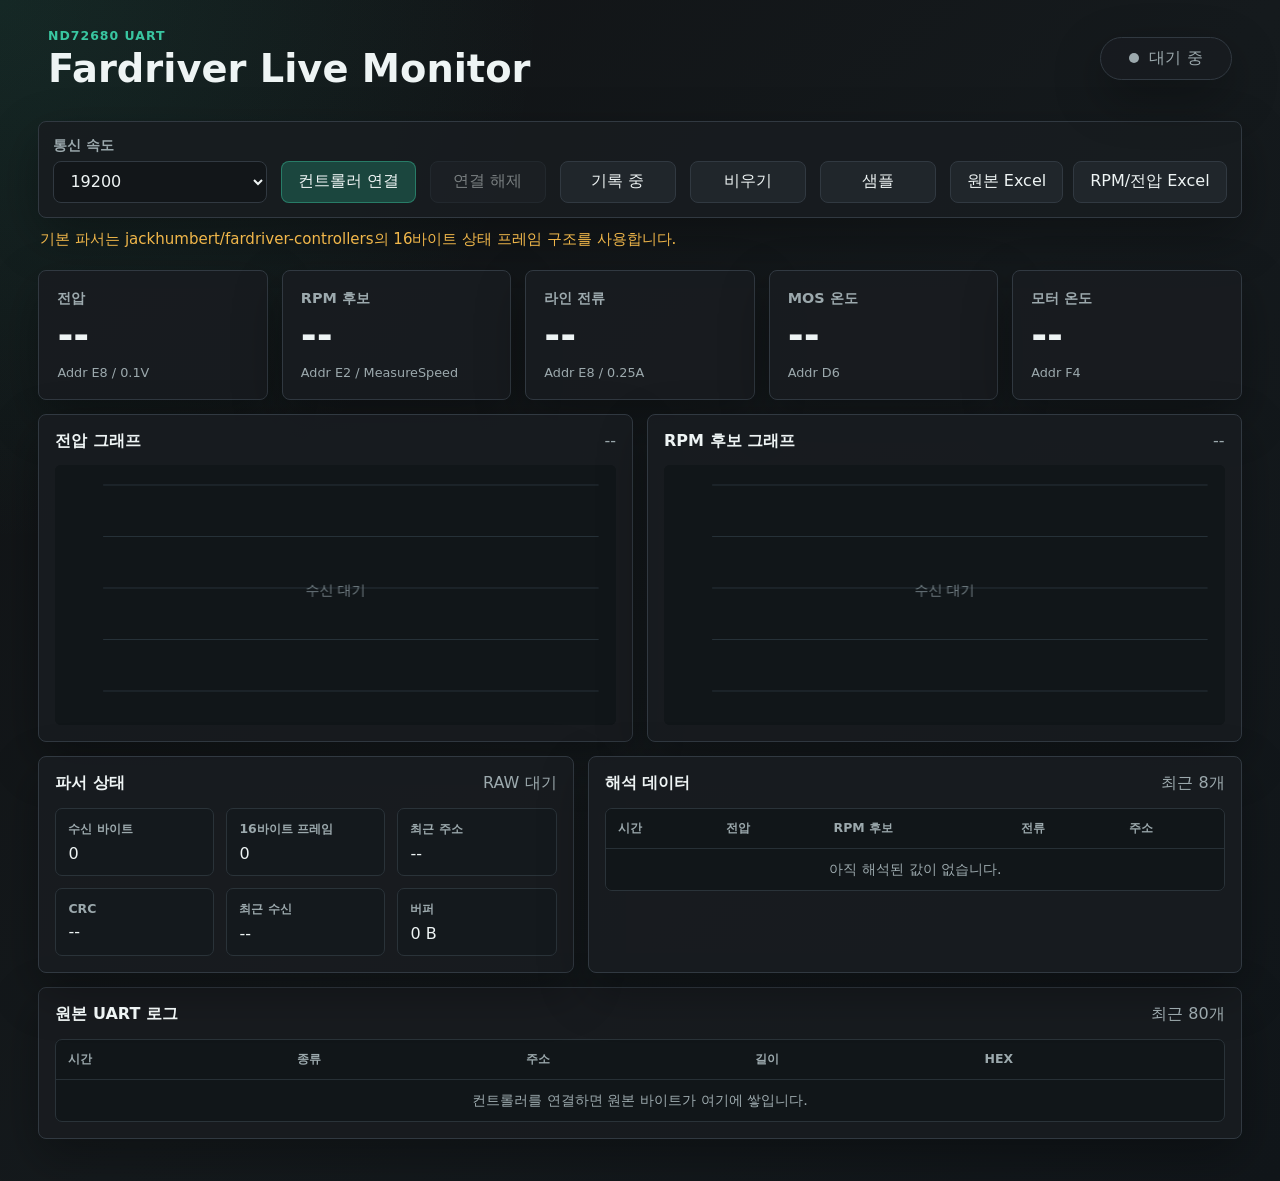
==== index.html @ da8929d6 "Add Fardriver UART monitor" ====
<!doctype html>
<html lang="ko">
  <head>
    <meta charset="utf-8" />
    <meta name="viewport" content="width=device-width, initial-scale=1" />
    <title>Fardriver UART Monitor</title>
    <link rel="stylesheet" href="styles.css" />
    <script src="app.js" defer></script>
  </head>
  <body>
    <header class="topbar">
      <div>
        <p class="eyebrow">ND72680 UART</p>
        <h1>Fardriver Live Monitor</h1>
      </div>
      <div class="status-pill" id="serialStatus">
        <span class="status-dot idle"></span>
        <span>대기 중</span>
      </div>
    </header>

    <main class="shell">
      <section class="control-panel" aria-label="컨트롤러 연결">
        <div class="control-group">
          <label for="baudSelect">통신 속도</label>
          <select id="baudSelect">
            <option value="19200" selected>19200</option>
            <option value="9600">9600</option>
            <option value="38400">38400</option>
            <option value="57600">57600</option>
            <option value="115200">115200</option>
          </select>
        </div>

        <button class="primary" id="connectBtn" type="button">컨트롤러 연결</button>
        <button id="disconnectBtn" type="button" disabled>연결 해제</button>
        <button id="recordBtn" type="button" aria-pressed="true">기록 중</button>
        <button id="clearBtn" type="button">비우기</button>
        <button id="sampleBtn" type="button">샘플</button>

        <div class="export-group">
          <button id="exportRawBtn" type="button">원본 Excel</button>
          <button id="exportParsedBtn" type="button">RPM/전압 Excel</button>
        </div>
      </section>

      <p class="notice" id="supportNotice"></p>

      <section class="metric-grid" aria-label="실시간 값">
        <article class="metric">
          <span>전압</span>
          <strong id="voltageValue">--</strong>
          <small>Addr E8 / 0.1V</small>
        </article>
        <article class="metric">
          <span>RPM 후보</span>
          <strong id="rpmValue">--</strong>
          <small>Addr E2 / MeasureSpeed</small>
        </article>
        <article class="metric">
          <span>라인 전류</span>
          <strong id="currentValue">--</strong>
          <small>Addr E8 / 0.25A</small>
        </article>
        <article class="metric">
          <span>MOS 온도</span>
          <strong id="mosTempValue">--</strong>
          <small>Addr D6</small>
        </article>
        <article class="metric">
          <span>모터 온도</span>
          <strong id="motorTempValue">--</strong>
          <small>Addr F4</small>
        </article>
      </section>

      <section class="inspector">
        <article class="graph-panel">
          <div class="section-title">
            <h2>전압 그래프</h2>
            <span id="voltageRange">--</span>
          </div>
          <canvas id="voltageChart" width="720" height="260" aria-label="전압 그래프"></canvas>
        </article>

        <article class="graph-panel">
          <div class="section-title">
            <h2>RPM 후보 그래프</h2>
            <span id="rpmRange">--</span>
          </div>
          <canvas id="rpmChart" width="720" height="260" aria-label="RPM 후보 그래프"></canvas>
        </article>
      </section>

      <section class="data-area">
        <article class="panel">
          <div class="section-title">
            <h2>파서 상태</h2>
            <span id="parserStatus">RAW 대기</span>
          </div>
          <dl class="stats">
            <div>
              <dt>수신 바이트</dt>
              <dd id="byteCount">0</dd>
            </div>
            <div>
              <dt>16바이트 프레임</dt>
              <dd id="packetCount">0</dd>
            </div>
            <div>
              <dt>최근 주소</dt>
              <dd id="frameAddress">--</dd>
            </div>
            <div>
              <dt>CRC</dt>
              <dd id="crcState">--</dd>
            </div>
            <div>
              <dt>최근 수신</dt>
              <dd id="lastPacket">--</dd>
            </div>
            <div>
              <dt>버퍼</dt>
              <dd id="bufferSize">0 B</dd>
            </div>
          </dl>
        </article>

        <article class="panel">
          <div class="section-title">
            <h2>해석 데이터</h2>
            <span>최근 8개</span>
          </div>
          <div class="table-wrap compact">
            <table>
              <thead>
                <tr>
                  <th>시간</th>
                  <th>전압</th>
                  <th>RPM 후보</th>
                  <th>전류</th>
                  <th>주소</th>
                </tr>
              </thead>
              <tbody id="parsedTableBody">
                <tr><td colspan="5" class="empty">아직 해석된 값이 없습니다.</td></tr>
              </tbody>
            </table>
          </div>
        </article>
      </section>

      <section class="panel raw-panel">
        <div class="section-title">
          <h2>원본 UART 로그</h2>
          <span>최근 80개</span>
        </div>
        <div class="table-wrap">
          <table>
            <thead>
              <tr>
                <th>시간</th>
                <th>종류</th>
                <th>주소</th>
                <th>길이</th>
                <th>HEX</th>
              </tr>
            </thead>
            <tbody id="rawTableBody">
              <tr><td colspan="5" class="empty">컨트롤러를 연결하면 원본 바이트가 여기에 쌓입니다.</td></tr>
            </tbody>
          </table>
        </div>
      </section>
    </main>
  </body>
</html>
---- styles.css ----
:root {
  color-scheme: dark;
  --bg: #101214;
  --panel: #181c20;
  --panel-2: #20262b;
  --line: #313941;
  --text: #eef4f4;
  --muted: #9ca9ad;
  --accent: #39c6a1;
  --accent-2: #f2b84b;
  --danger: #ff6b6b;
  --ok: #39c6a1;
  --shadow: 0 18px 50px rgba(0, 0, 0, 0.32);
  font-family:
    Inter, ui-sans-serif, system-ui, -apple-system, BlinkMacSystemFont, "Segoe UI",
    sans-serif;
}

* {
  box-sizing: border-box;
}

body {
  margin: 0;
  min-height: 100vh;
  background:
    radial-gradient(circle at top left, rgba(57, 198, 161, 0.12), transparent 34rem),
    linear-gradient(135deg, #101214 0%, #151a1d 52%, #11161a 100%);
  color: var(--text);
}

button,
select {
  font: inherit;
}

button {
  min-height: 42px;
  border: 1px solid var(--line);
  border-radius: 8px;
  background: #20262b;
  color: var(--text);
  padding: 0 16px;
  cursor: pointer;
  transition:
    transform 140ms ease,
    border-color 140ms ease,
    background 140ms ease;
}

button:hover:not(:disabled) {
  transform: translateY(-1px);
  border-color: #4a5962;
  background: #262e35;
}

button:disabled {
  cursor: not-allowed;
  opacity: 0.45;
}

button.primary {
  border-color: rgba(57, 198, 161, 0.42);
  background: #1b463e;
}

select {
  min-height: 42px;
  border: 1px solid var(--line);
  border-radius: 8px;
  background: #121619;
  color: var(--text);
  padding: 0 36px 0 12px;
}

.topbar {
  display: flex;
  align-items: center;
  justify-content: space-between;
  gap: 24px;
  padding: 28px clamp(18px, 4vw, 48px) 14px;
}

.eyebrow {
  margin: 0 0 6px;
  color: var(--accent);
  font-size: 0.78rem;
  font-weight: 800;
  letter-spacing: 0.08em;
  text-transform: uppercase;
}

h1,
h2 {
  margin: 0;
  letter-spacing: 0;
}

h1 {
  font-size: clamp(1.7rem, 3vw, 2.75rem);
  line-height: 1.04;
}

h2 {
  font-size: 1rem;
  line-height: 1.25;
}

.status-pill {
  display: inline-flex;
  align-items: center;
  gap: 10px;
  min-width: 132px;
  justify-content: center;
  border: 1px solid var(--line);
  border-radius: 999px;
  background: rgba(24, 28, 32, 0.82);
  padding: 10px 14px;
  color: var(--muted);
  box-shadow: var(--shadow);
}

.status-dot {
  width: 10px;
  height: 10px;
  border-radius: 999px;
  background: var(--muted);
}

.status-dot.live {
  background: var(--ok);
  box-shadow: 0 0 0 6px rgba(57, 198, 161, 0.12);
}

.status-dot.error {
  background: var(--danger);
  box-shadow: 0 0 0 6px rgba(255, 107, 107, 0.12);
}

.shell {
  width: min(1440px, 100%);
  margin: 0 auto;
  padding: 18px clamp(14px, 3vw, 48px) 42px;
}

.control-panel,
.metric-grid,
.inspector,
.data-area {
  display: grid;
  gap: 14px;
}

.control-panel {
  grid-template-columns: minmax(160px, 220px) repeat(5, minmax(116px, auto)) minmax(260px, auto);
  align-items: end;
  border: 1px solid var(--line);
  border-radius: 8px;
  background: rgba(24, 28, 32, 0.9);
  padding: 14px;
  box-shadow: var(--shadow);
}

.control-group {
  display: grid;
  gap: 6px;
}

.control-group label {
  color: var(--muted);
  font-size: 0.88rem;
  font-weight: 700;
}

.export-group {
  display: flex;
  gap: 10px;
  justify-content: flex-end;
}

.notice {
  min-height: 24px;
  margin: 12px 2px 16px;
  color: var(--accent-2);
  font-size: 0.94rem;
}

.metric-grid {
  grid-template-columns: repeat(5, minmax(150px, 1fr));
  margin-bottom: 14px;
}

.metric,
.panel,
.graph-panel {
  border: 1px solid var(--line);
  border-radius: 8px;
  background: rgba(24, 28, 32, 0.92);
  box-shadow: var(--shadow);
}

.metric {
  display: grid;
  gap: 8px;
  min-height: 130px;
  padding: 18px;
}

.metric span,
.metric small,
.section-title span,
.stats dt {
  color: var(--muted);
}

.metric span {
  font-size: 0.9rem;
  font-weight: 800;
}

.metric strong {
  font-size: clamp(1.7rem, 3vw, 2.55rem);
  line-height: 1;
  white-space: nowrap;
}

.metric small {
  font-size: 0.8rem;
}

.inspector {
  grid-template-columns: repeat(2, minmax(0, 1fr));
  margin-bottom: 14px;
}

.graph-panel {
  min-width: 0;
  padding: 16px;
}

.section-title {
  display: flex;
  align-items: center;
  justify-content: space-between;
  gap: 14px;
  margin-bottom: 14px;
}

canvas {
  display: block;
  width: 100%;
  height: 260px;
  border-radius: 6px;
  background: #111619;
}

.data-area {
  grid-template-columns: 0.9fr 1.1fr;
  margin-bottom: 14px;
}

.panel {
  min-width: 0;
  padding: 16px;
}

.stats {
  display: grid;
  grid-template-columns: repeat(3, minmax(0, 1fr));
  gap: 12px;
  margin: 0;
}

.stats div {
  border: 1px solid #2a3339;
  border-radius: 7px;
  background: #14191d;
  padding: 12px;
}

.stats dt {
  margin-bottom: 6px;
  font-size: 0.78rem;
  font-weight: 800;
}

.stats dd {
  margin: 0;
  font-size: 1rem;
  overflow-wrap: anywhere;
}

.table-wrap {
  overflow: auto;
  border: 1px solid #2a3339;
  border-radius: 7px;
  background: #111619;
}

table {
  width: 100%;
  min-width: 760px;
  border-collapse: collapse;
}

.compact table {
  min-width: 620px;
}

th,
td {
  border-bottom: 1px solid #273036;
  padding: 11px 12px;
  text-align: left;
  vertical-align: top;
  font-size: 0.9rem;
}

th {
  color: var(--muted);
  font-size: 0.78rem;
  font-weight: 900;
  text-transform: uppercase;
}

td {
  color: #dce5e7;
}

td.hex {
  font-family: "Cascadia Mono", "SFMono-Regular", Consolas, monospace;
  font-size: 0.84rem;
  line-height: 1.45;
  overflow-wrap: anywhere;
}

tr:last-child td {
  border-bottom: 0;
}

.empty {
  color: var(--muted);
  text-align: center;
}

@media (max-width: 1120px) {
  .control-panel {
    grid-template-columns: repeat(3, minmax(0, 1fr));
  }

  .export-group {
    grid-column: 1 / -1;
    justify-content: stretch;
  }

  .export-group button {
    flex: 1;
  }

  .metric-grid {
    grid-template-columns: repeat(3, minmax(0, 1fr));
  }

  .inspector,
  .data-area {
    grid-template-columns: 1fr;
  }
}

@media (max-width: 680px) {
  .topbar {
    align-items: flex-start;
    flex-direction: column;
  }

  .status-pill {
    width: 100%;
  }

  .control-panel,
  .metric-grid,
  .stats {
    grid-template-columns: 1fr;
  }

  .export-group {
    flex-direction: column;
  }

  .metric {
    min-height: 112px;
  }

  canvas {
    height: 220px;
  }
}
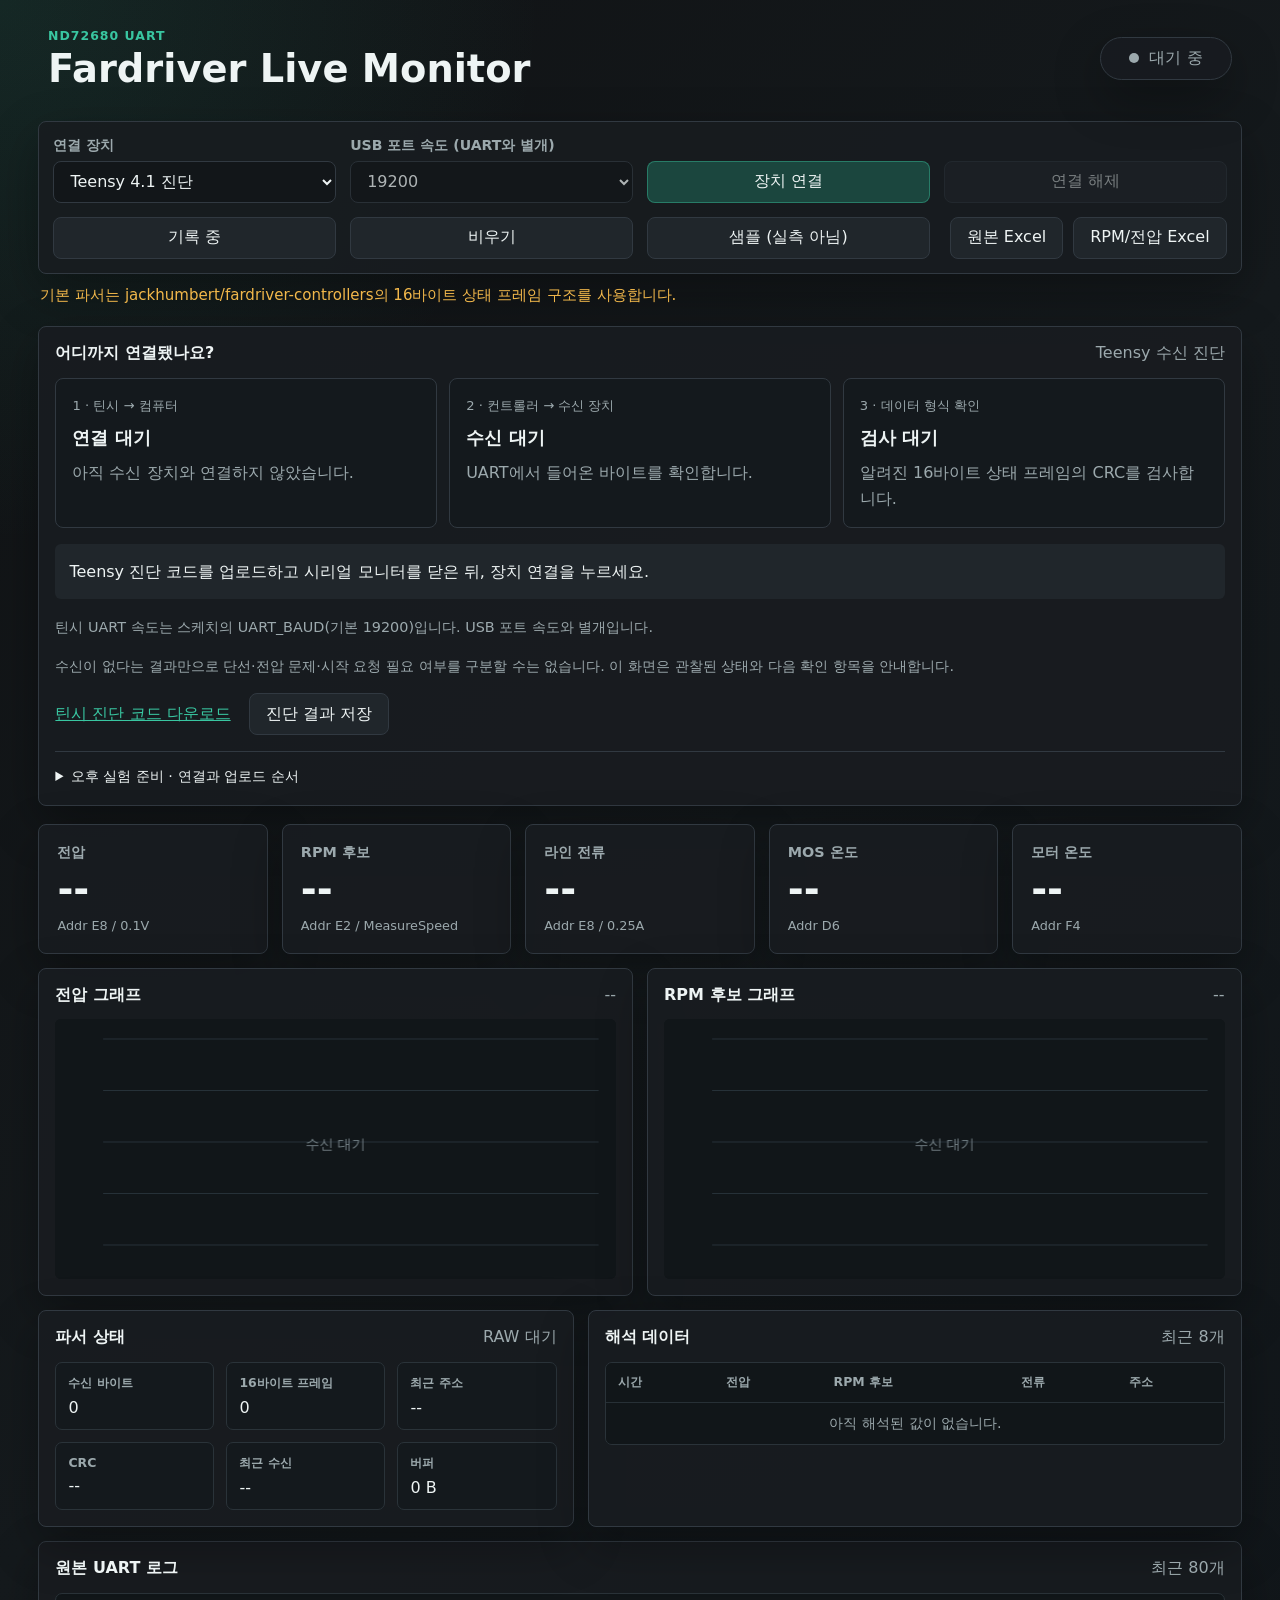
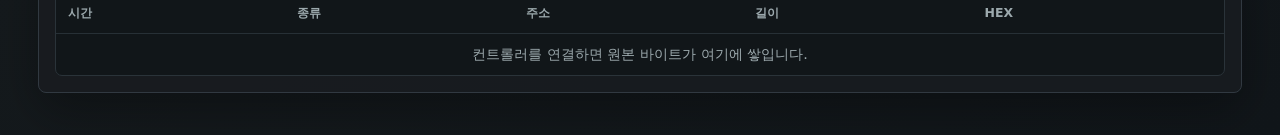
==== commit 0122b4a0: "진단 코드" ====
--- a/index.html
+++ b/index.html
@@ -5,6 +5,7 @@
     <meta name="viewport" content="width=device-width, initial-scale=1" />
     <title>Fardriver UART Monitor</title>
     <link rel="stylesheet" href="styles.css" />
+    <script src="diagnostics.js" defer></script>
     <script src="app.js" defer></script>
   </head>
   <body>
@@ -22,7 +23,14 @@
     <main class="shell">
       <section class="control-panel" aria-label="컨트롤러 연결">
         <div class="control-group">
-          <label for="baudSelect">통신 속도</label>
+          <label for="sourceSelect">연결 장치</label>
+          <select id="sourceSelect">
+            <option value="teensy" selected>Teensy 4.1 진단</option>
+            <option value="adapter">USB-UART 직접 연결</option>
+          </select>
+        </div>
+        <div class="control-group">
+          <label id="baudLabel" for="baudSelect">USB 포트 속도</label>
           <select id="baudSelect">
             <option value="19200" selected>19200</option>
             <option value="9600">9600</option>
@@ -32,11 +40,11 @@
           </select>
         </div>
 
-        <button class="primary" id="connectBtn" type="button">컨트롤러 연결</button>
+        <button class="primary" id="connectBtn" type="button">장치 연결</button>
         <button id="disconnectBtn" type="button" disabled>연결 해제</button>
         <button id="recordBtn" type="button" aria-pressed="true">기록 중</button>
         <button id="clearBtn" type="button">비우기</button>
-        <button id="sampleBtn" type="button">샘플</button>
+        <button id="sampleBtn" type="button">샘플 (실측 아님)</button>
 
         <div class="export-group">
           <button id="exportRawBtn" type="button">원본 Excel</button>
@@ -45,6 +53,49 @@
       </section>
 
       <p class="notice" id="supportNotice"></p>
+
+      <section class="panel diagnostic-panel" aria-label="수신 진단">
+        <div class="section-title">
+          <h2>어디까지 연결됐나요?</h2>
+          <span id="diagnosticMode">Teensy 수신 진단</span>
+        </div>
+        <div class="diagnostic-grid">
+          <article id="usbCard" class="diagnostic-card" data-level="idle">
+            <span id="usbStageLabel">1 · 틴시 → 컴퓨터</span>
+            <strong id="usbDiagnosis">연결 대기</strong>
+            <p id="usbDetail">장치를 연결하면 확인합니다.</p>
+          </article>
+          <article id="uartCard" class="diagnostic-card" data-level="idle">
+            <span>2 · 컨트롤러 → 수신 장치</span>
+            <strong id="uartDiagnosis">수신 대기</strong>
+            <p id="uartDetail">바이트 수신 여부를 확인합니다.</p>
+          </article>
+          <article id="frameCard" class="diagnostic-card" data-level="idle">
+            <span>3 · 데이터 형식 확인</span>
+            <strong id="frameDiagnosis">검사 대기</strong>
+            <p id="frameDetail">16바이트 프레임과 CRC를 검사합니다.</p>
+          </article>
+        </div>
+        <p id="nextCheck" class="next-check" role="status">Teensy 진단 프로그램을 업로드한 뒤 연결하세요.</p>
+        <p id="deviceStats" class="diagnostic-note"></p>
+        <p class="diagnostic-note">수신이 없다는 결과만으로 단선·전압 문제·시작 요청 필요 여부를 구분할 수는 없습니다. 이 화면은 관찰된 상태와 다음 확인 항목을 안내합니다.</p>
+        <div class="diagnostic-actions">
+          <a href="teensy_uart_web_diagnostic/teensy_uart_web_diagnostic.ino" download>틴시 진단 코드 다운로드</a>
+          <button id="exportDiagnosticBtn" type="button">진단 결과 저장</button>
+        </div>
+        <details class="setup-guide">
+          <summary>오후 실험 준비 · 연결과 업로드 순서</summary>
+          <ol>
+            <li>Teensy 4.1을 USB로 연결하고, 진단 코드를 Arduino IDE에서 엽니다. 같은 이름의 스케치 폴더를 만들겠다는 안내가 나오면 확인합니다. 한글 경로 때문에 컴파일 오류가 나면 스케치와 빌드 경로를 영문 폴더로 바꿔 확인하세요.</li>
+            <li>보드: Teensy 4.1 / USB Type: Serial / 포트: 해당 Teensy를 선택해 업로드합니다. 업로드는 기존 틴시 프로그램을 대체하므로 필요한 기존 코드는 보관하세요.</li>
+            <li>시리얼 모니터를 닫고, 여기서 ‘Teensy 4.1 진단’을 선택해 장치를 연결합니다. 컨트롤러가 없어도 1초마다 틴시 상태가 도착합니다.</li>
+            <li>컨트롤러와 틴시 전원을 끄고, 확인된 컨트롤러 출력 → 틴시 0번(RX1), 통신 GND → GND를 연결합니다. 틴시 1번(TX1)과 컨트롤러 전원선은 연결하지 않습니다.</li>
+            <li>틴시는 USB, 컨트롤러는 기존 전원으로 켭니다. 컨트롤러 출력은 Teensy의 3.3V 입력과 호환되어야 합니다. 사양서의 TTL 표기만으로 3.3V라고 확정할 수는 없습니다.</li>
+            <li>약 5초 뒤 세 진단 칸을 확인하고 ‘진단 결과 저장’을 누릅니다. 시리얼 모니터와 사이트는 같은 포트를 동시에 사용하지 마세요.</li>
+          </ol>
+          <p>틴시 UART는 코드의 UART_BAUD 값(기본 19200, 8N1)을 사용합니다. 사이트에서 USB 속도를 바꿔도 틴시 UART 속도는 바뀌지 않습니다. 예전 시리얼 모니터 전용 스케치 대신 새 진단 스케치를 업로드하세요.</p>
+        </details>
+      </section>
 
       <section class="metric-grid" aria-label="실시간 값">
         <article class="metric">
--- a/styles.css
+++ b/styles.css
@@ -152,7 +152,7 @@
 }
 
 .control-panel {
-  grid-template-columns: minmax(160px, 220px) repeat(5, minmax(116px, auto)) minmax(260px, auto);
+  grid-template-columns: repeat(4, minmax(0, 1fr));
   align-items: end;
   border: 1px solid var(--line);
   border-radius: 8px;
@@ -184,6 +184,24 @@
   color: var(--accent-2);
   font-size: 0.94rem;
 }
+
+.diagnostic-panel { margin-bottom: 18px; }
+.diagnostic-grid { display: grid; grid-template-columns: repeat(3, minmax(0, 1fr)); gap: 12px; }
+.diagnostic-card { padding: 16px; border: 1px solid var(--line); border-radius: 8px; background: #14191d; }
+.diagnostic-card > span { color: var(--muted); font-size: .82rem; }
+.diagnostic-card strong { display: block; margin: 10px 0; font-size: 1.15rem; }
+.diagnostic-card p { margin: 0; color: var(--muted); line-height: 1.6; }
+.diagnostic-card[data-level="ok"] { border-color: #287c68; }
+.diagnostic-card[data-level="ok"] strong { color: var(--ok); }
+.diagnostic-card[data-level="warn"] strong { color: var(--accent-2); }
+.diagnostic-card[data-level="error"] strong { color: var(--danger); }
+.next-check { background: #20262b; padding: 14px; border-radius: 6px; line-height: 1.7; }
+.diagnostic-note, .setup-guide { color: var(--muted); font-size: .9rem; line-height: 1.7; }
+.diagnostic-actions { display: flex; align-items: center; gap: 18px; flex-wrap: wrap; }
+.diagnostic-actions a { color: var(--accent); }
+.setup-guide { margin-top: 16px; border-top: 1px solid var(--line); padding-top: 12px; }
+.setup-guide summary { cursor: pointer; color: var(--text); }
+.setup-guide li { margin-bottom: 8px; }
 
 .metric-grid {
   grid-template-columns: repeat(5, minmax(150px, 1fr));
@@ -378,6 +396,7 @@
   }
 
   .control-panel,
+  .diagnostic-grid,
   .metric-grid,
   .stats {
     grid-template-columns: 1fr;
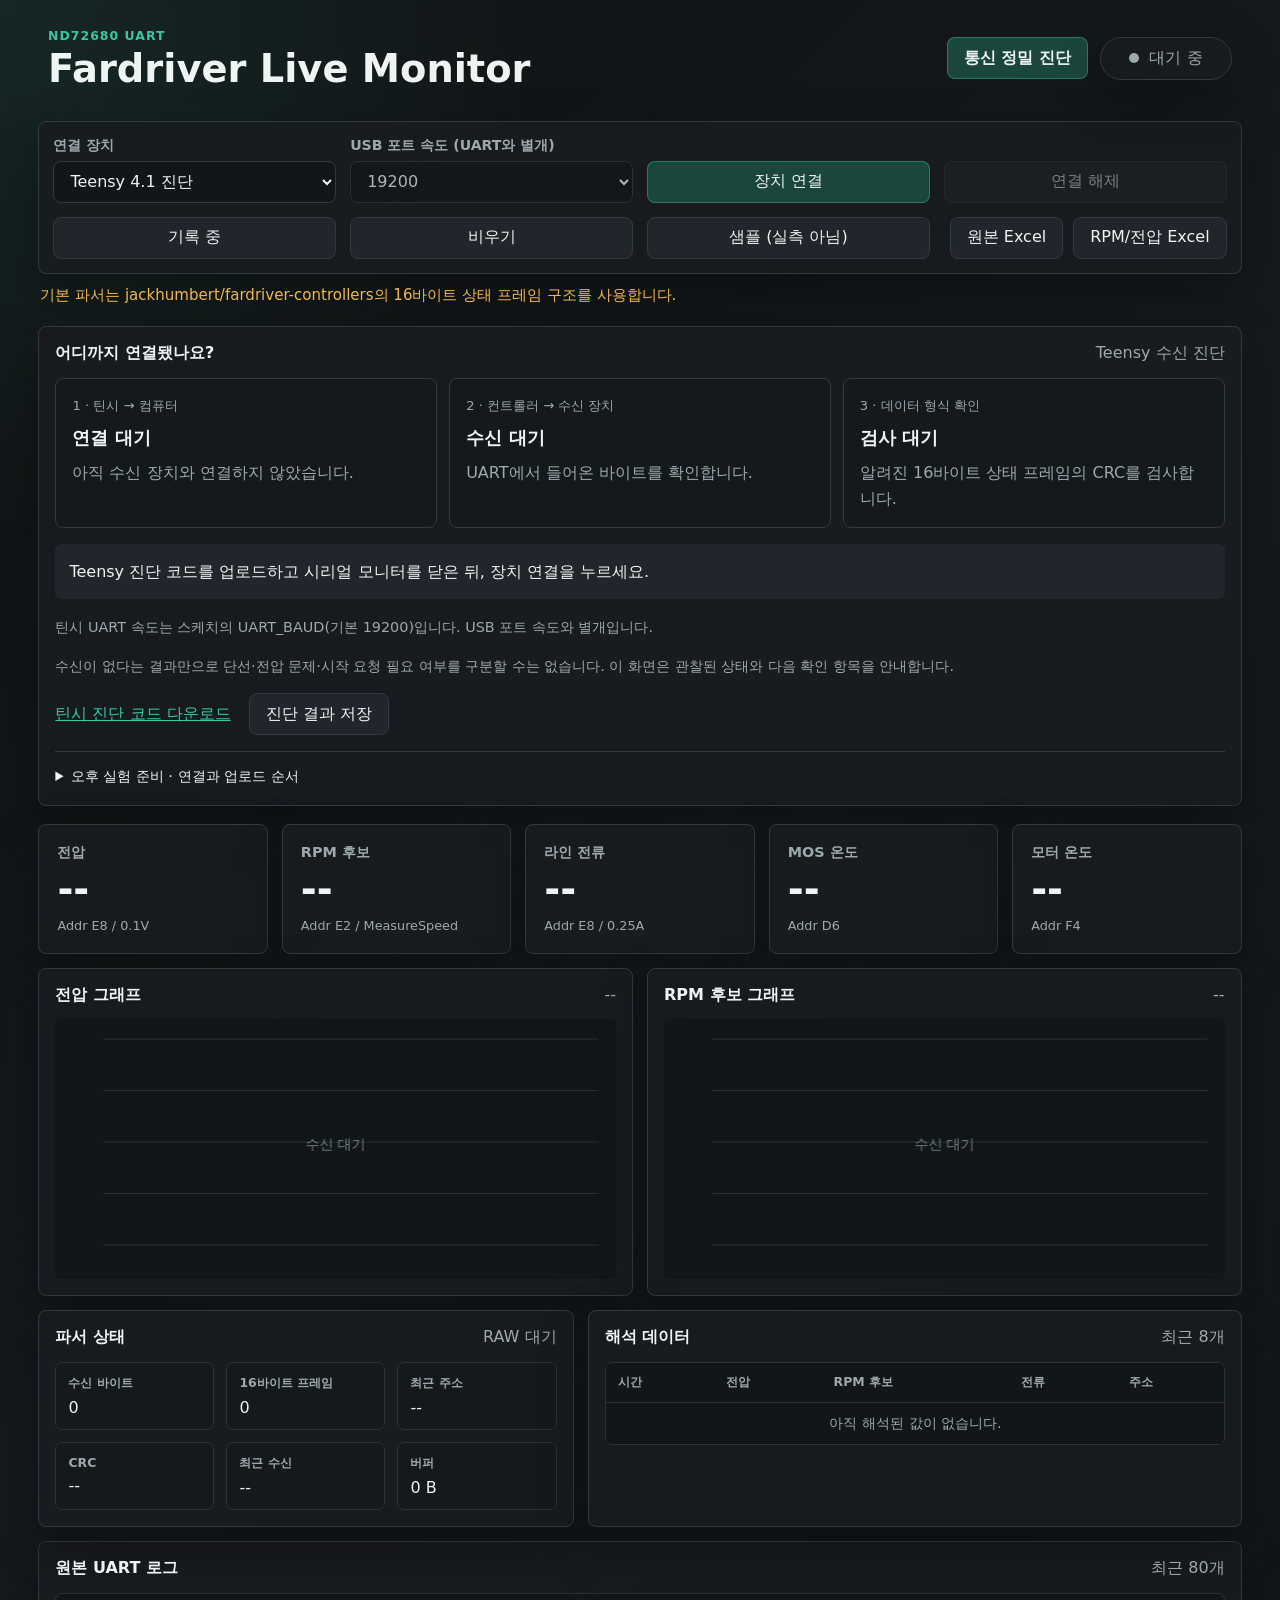
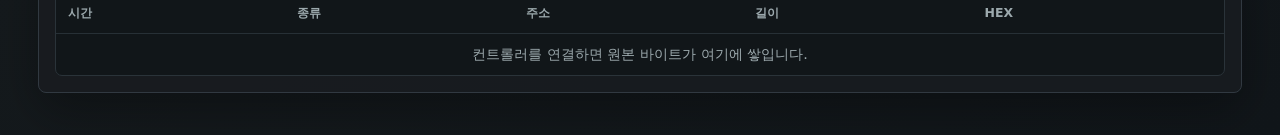
==== commit d672b84a: "통신 정밀 진단 기능 추가" ====
--- a/index.html
+++ b/index.html
@@ -14,9 +14,12 @@
         <p class="eyebrow">ND72680 UART</p>
         <h1>Fardriver Live Monitor</h1>
       </div>
-      <div class="status-pill" id="serialStatus">
-        <span class="status-dot idle"></span>
-        <span>대기 중</span>
+      <div class="header-actions">
+        <a class="page-link" href="uart-diagnostic.html">통신 정밀 진단</a>
+        <div class="status-pill" id="serialStatus">
+          <span class="status-dot idle"></span>
+          <span>대기 중</span>
+        </div>
       </div>
     </header>
 
--- a/styles.css
+++ b/styles.css
@@ -30,8 +30,36 @@
 }
 
 button,
-select {
+select,
+.page-link {
   font: inherit;
+}
+
+.header-actions {
+  display: flex;
+  align-items: center;
+  gap: 12px;
+}
+
+.page-link {
+  display: inline-flex;
+  min-height: 42px;
+  align-items: center;
+  justify-content: center;
+  border: 1px solid rgba(57, 198, 161, 0.42);
+  border-radius: 8px;
+  background: #1b463e;
+  color: var(--text);
+  padding: 0 16px;
+  font-weight: 800;
+  text-decoration: none;
+  transition: transform 140ms ease, border-color 140ms ease, background 140ms ease;
+}
+
+.page-link:hover {
+  transform: translateY(-1px);
+  border-color: var(--accent);
+  background: #205248;
 }
 
 button {
@@ -391,6 +419,12 @@
     flex-direction: column;
   }
 
+  .header-actions {
+    width: 100%;
+    align-items: stretch;
+    flex-direction: column;
+  }
+
   .status-pill {
     width: 100%;
   }
